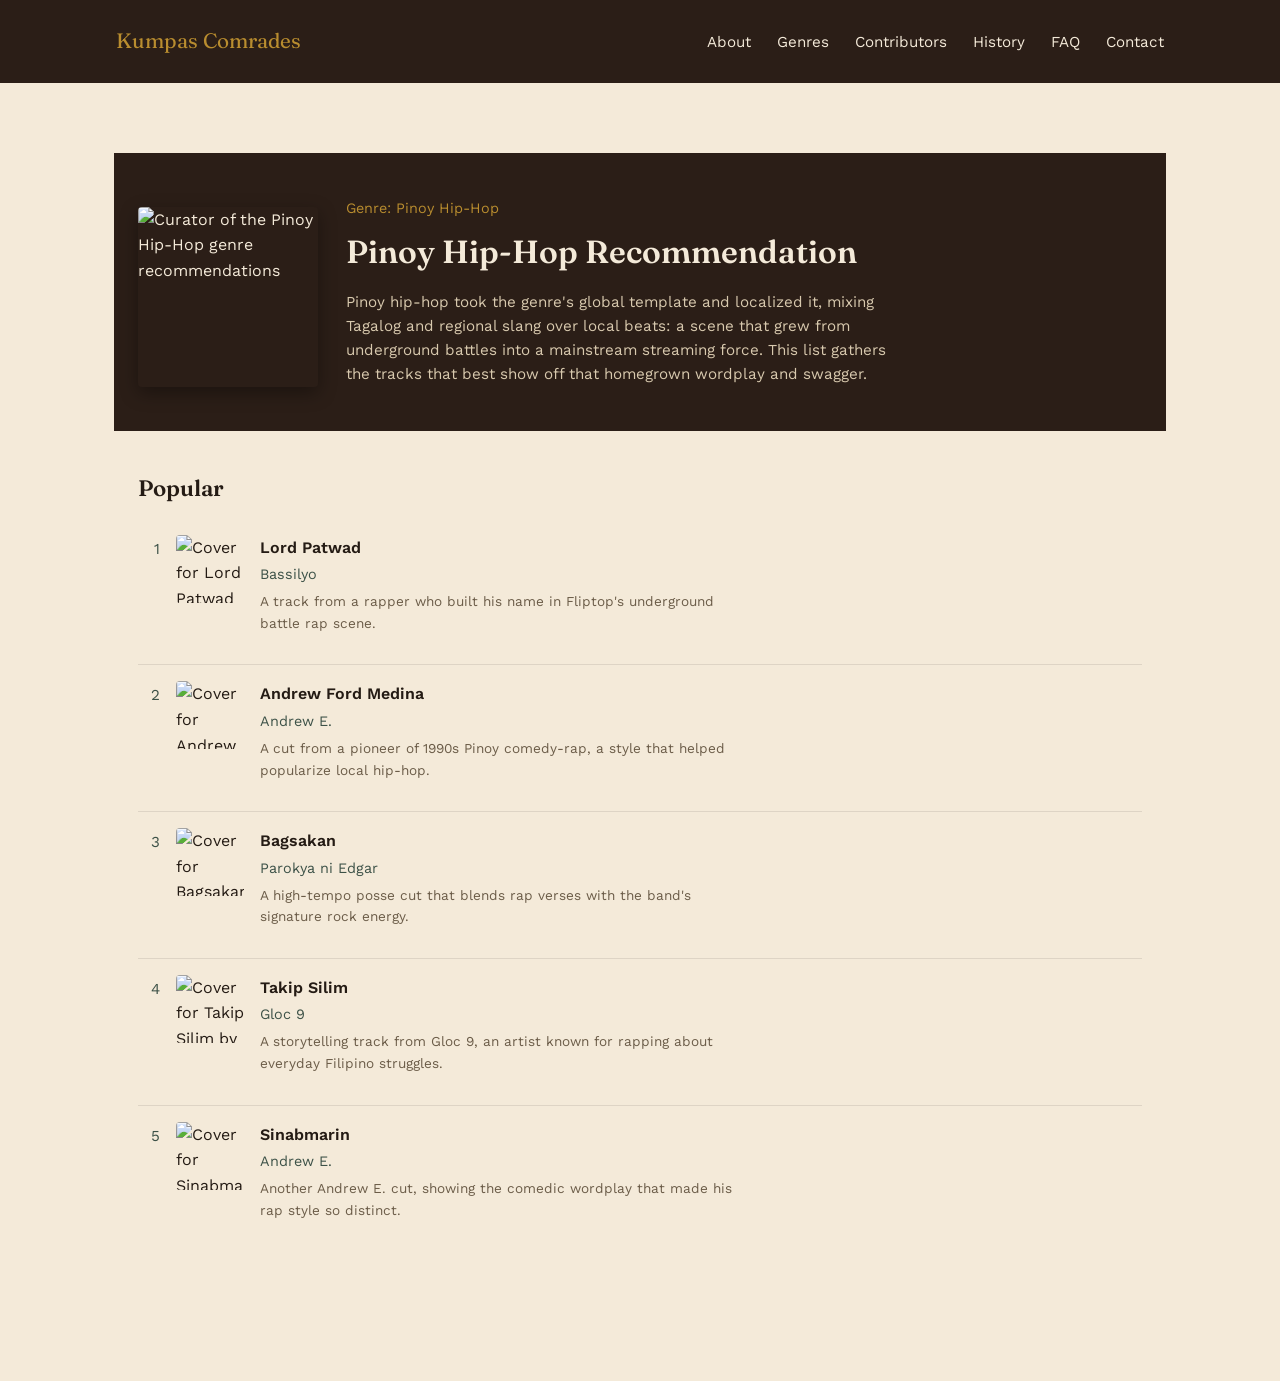
==== genre-5.html @ 81320afe "Add files via upload" ====
<!DOCTYPE html>
<html lang="en">
<head>
<meta charset="UTF-8">
<meta name="viewport" content="width=device-width, initial-scale=1.0">
<title>Pinoy Hip-Hop | Kumpas Comrades</title>
<link rel="preconnect" href="https://fonts.googleapis.com">
<link href="https://fonts.googleapis.com/css2?family=Fraunces:wght@500;600&family=Work+Sans:wght@400;500;600&display=swap" rel="stylesheet">
<link rel="stylesheet" href="styles.css">
</head>
<body>

<header class="site-header">
  <nav class="main-nav">
    <a class="brand" href="index.html">Kumpas Comrades</a>
    <ul>
      <li><a href="about.html">About</a></li>
      <li><a href="genres.html">Genres</a></li>
      <li><a href="contributors.html">Contributors</a></li>
      <li><a href="history.html">History</a></li>
      <li><a href="faq.html">FAQ</a></li>
      <li><a href="contact.html">Contact</a></li>
    </ul>
  </nav>
</header>

<main>

  <section id="phiphop">
    <div class="rec-header">
      <img class="rec-cover" src="images/phiphop-cover.png" alt="Curator of the Pinoy Hip-Hop genre recommendations">
      <div class="rec-header-text">
        <p class="eyebrow">Genre: Pinoy Hip-Hop</p>
        <h1>Pinoy Hip-Hop Recommendation</h1>
        <p class="rec-description">Pinoy hip-hop took the genre's global template and localized it, mixing Tagalog and regional slang over local beats: a scene that grew from underground battles into a mainstream streaming force. This list gathers the tracks that best show off that homegrown wordplay and swagger.</p>
      </div>
    </div>

    <h2 class="rec-subheading">Popular</h2>

    <ol class="rec-list">
      <li>
        <span class="rec-num">1</span>
        <img class="rec-thumb" src="images/phiphop-cover.png" alt="Cover for Lord Patwad by Bassilyo">
        <div class="rec-info">
          <span class="rec-title">Lord Patwad</span>
          <span class="rec-artist">Bassilyo</span>
          <p class="rec-fact">A track from a rapper who built his name in Fliptop's underground battle rap scene.</p>
        </div>
      </li>
      <li>
        <span class="rec-num">2</span>
        <img class="rec-thumb" src="images/phiphop-song-2.png" alt="Cover for Andrew Ford Medina by Andrew E.">
        <div class="rec-info">
          <span class="rec-title">Andrew Ford Medina</span>
          <span class="rec-artist">Andrew E.</span>
          <p class="rec-fact">A cut from a pioneer of 1990s Pinoy comedy-rap, a style that helped popularize local hip-hop.</p>
        </div>
      </li>
      <li>
        <span class="rec-num">3</span>
        <img class="rec-thumb" src="images/phiphop-song-3.png" alt="Cover for Bagsakan by Parokya ni Edgar">
        <div class="rec-info">
          <span class="rec-title">Bagsakan</span>
          <span class="rec-artist">Parokya ni Edgar</span>
          <p class="rec-fact">A high-tempo posse cut that blends rap verses with the band's signature rock energy.</p>
        </div>
      </li>
      <li>
        <span class="rec-num">4</span>
        <img class="rec-thumb" src="images/phiphop-song-4.png" alt="Cover for Takip Silim by Gloc 9">
        <div class="rec-info">
          <span class="rec-title">Takip Silim</span>
          <span class="rec-artist">Gloc 9</span>
          <p class="rec-fact">A storytelling track from Gloc 9, an artist known for rapping about everyday Filipino struggles.</p>
        </div>
      </li>
      <li>
        <span class="rec-num">5</span>
        <img class="rec-thumb" src="images/phiphop-song-5.png" alt="Cover for Sinabmarin by Andrew E.">
        <div class="rec-info">
          <span class="rec-title">Sinabmarin</span>
          <span class="rec-artist">Andrew E.</span>
          <p class="rec-fact">Another Andrew E. cut, showing the comedic wordplay that made his rap style so distinct.</p>
        </div>
      </li>
    </ol>
  </section>

</main>


</body>
</html>
---- styles.css ----
:root {
  --night: #2b1e17;
  --paper: #f4ead9;
  --maroon: #7a3b2e;
  --gold: #b98d2f;
  --teal: #3c5147;
  --ink: #241b14;
}

* {
  box-sizing: border-box;
}

html {
  scroll-behavior: smooth;
}

body {
  margin: 0;
  background-color: var(--paper);
  color: var(--ink);
  font-family: "Work Sans", Arial, sans-serif;
  line-height: 1.6;
}

h1, h2, h3 {
  font-family: "Fraunces", Georgia, serif;
  font-weight: 600;
  margin: 0 0 0.5em;
}

p {
  margin: 0 0 1em;
}

a {
  color: var(--maroon);
}

img {
  max-width: 100%;
  display: block;
}

header.site-header {
  background-color: var(--night);
  color: var(--paper);
}

nav.main-nav {
  display: flex;
  flex-wrap: wrap;
  align-items: center;
  justify-content: space-between;
  max-width: 1100px;
  margin: 0 auto;
  padding: 18px 24px;
}

nav.main-nav .brand {
  font-family: "Fraunces", Georgia, serif;
  font-size: 1.3rem;
  color: var(--gold);
  text-decoration: none;
  margin: 0;
}

nav.main-nav .brand a {
  color: inherit;
  text-decoration: inherit;
}

nav.main-nav ul {
  list-style: none;
  display: flex;
  flex-wrap: wrap;
  gap: 22px;
  margin: 0;
  padding: 0;
}

nav.main-nav a {
  color: var(--paper);
  text-decoration: none;
  font-size: 0.95rem;
  padding: 6px 2px;
  border-bottom: 2px solid transparent;
  transition: border-color 0.2s ease, color 0.2s ease;
}

nav.main-nav a:hover,
nav.main-nav a:focus {
  color: var(--gold);
  border-bottom: 2px solid var(--gold);
}

.hero {
  background-color: var(--night);
  color: var(--paper);
  display: flex;
  flex-wrap: wrap;
  align-items: center;
  gap: 40px;
  max-width: 1100px;
  margin: 0 auto;
  padding: 40px 24px 80px;
}

.hero-text {
  flex: 1 1 380px;
}

.hero-text h1 {
  font-size: 2.6rem;
  line-height: 1.08;
  max-width: 14ch;
}

.hero-text p {
  max-width: 46ch;
  color: var(--paper);
  font-size: 1.6rem;
  font-family: "Fraunces", serif;
  font-weight: 500;
  line-height: 1.35;
  margin-bottom: 28px;
}

.hero-image {
  flex: 1 1 300px;
}

.hero-image img {
  border-radius: 4px;
  border: 1px solid rgba(244, 234, 217, 0.18);
}

.button {
  display: inline-block;
  background-color: var(--gold);
  color: var(--night);
  text-decoration: none;
  font-weight: 600;
  padding: 12px 26px;
  border-radius: 3px;
  transition: transform 0.2s ease, background-color 0.2s ease;
}

.button:hover,
.button:focus {
  background-color: #cf9f3f;
  transform: scale(1.05);
}

main {
  max-width: 1100px;
  margin: 0 auto;
  padding: 0 24px;
}

section {
  padding: 70px 0;
  border-bottom: 1px solid rgba(32, 26, 26, 0.08);
}

section:last-of-type {
  border-bottom: none;
}

.section-intro {
  max-width: 60ch;
  margin-bottom: 36px;
}

#about .section-intro {
  margin-bottom: 0;
}

#about {
  padding-bottom: 32px;
}

.section-intro h2 {
  font-size: 2rem;
  color: var(--maroon);
}

.genre-grid {
  display: grid;
  grid-template-columns: repeat(auto-fill, minmax(240px, 1fr));
  gap: 28px;
}

#genres {
  padding: 100px 0 120px;
}

#about + #genres {
  padding-top: 40px;
}

.about-hero-bg {
  position: relative;
  background-image:
    linear-gradient(rgba(244, 234, 217, 0.88), rgba(244, 234, 217, 0.88)),
    url("images/eraserheads-bg.jpg");
  background-size: cover;
  background-position: center 30%;
  background-repeat: no-repeat;
  width: 100%;
}

.about-hero-inner {
  max-width: 1100px;
  margin: 0 auto;
  padding: 90px 24px;
}

body.about-page {
  display: flex;
  flex-direction: column;
  min-height: 100vh;
}

body.about-page .about-hero-bg {
  flex: 1;
}

#genres .section-intro h2 {
  font-size: 2.6rem;
}

#genres .section-intro p {
  font-size: 1.1rem;
}

#genres .genre-tile span {
  font-size: 1.3rem;
  padding: 20px;
}

.genre-tile {
  position: relative;
  border-radius: 4px;
  overflow: hidden;
  aspect-ratio: 4 / 3;
  text-decoration: none;
  display: flex;
  align-items: flex-end;
}

.genre-tile img {
  position: absolute;
  inset: 0;
  width: 100%;
  height: 100%;
  object-fit: cover;
}

.genre-tile:hover::after {
  background: rgba(43, 30, 23, 0.4);
}

.genre-tile span {
  position: relative;
  z-index: 2;
  color: #ffffff;
  font-family: "Fraunces", Georgia, serif;
  font-weight: 600;
  font-size: 1.1rem;
  padding: 14px;
}

.genre-tile::after {
  content: "";
  position: absolute;
  inset: 0;
  background: rgba(43, 30, 23, 0.55);
  z-index: 1;
  transition: background-color 0.2s ease;
}

.card-row {
  display: flex;
  flex-wrap: wrap;
  gap: 24px;
}

.card {
  flex: 1 1 220px;
  background-color: #ffffff;
  border: 1px solid rgba(32, 26, 26, 0.1);
  border-radius: 4px;
  overflow: hidden;
}

.card img {
  aspect-ratio: 1 / 1;
  object-fit: cover;
  width: 100%;
}

.card-body {
  padding: 18px;
}

.card-body h3 {
  font-size: 1.15rem;
  margin-bottom: 4px;
}

.card-body .meta {
  color: var(--teal);
  font-size: 0.9rem;
  margin-bottom: 10px;
}

.card-body a {
  display: inline-block;
  max-width: 100%;
  font-size: 0.9rem;
  font-weight: 600;
  overflow-wrap: anywhere;
  word-break: break-word;
}

.gallery-grid {
  display: grid;
  grid-template-columns: repeat(3, 1fr);
  gap: 12px;
}

.gallery-grid img {
  aspect-ratio: 1 / 1;
  object-fit: cover;
  border-radius: 3px;
}

.timeline {
  display: flex;
  flex-direction: column;
  gap: 28px;
}

.timeline-entry {
  display: flex;
  gap: 24px;
  align-items: baseline;
}

.timeline-entry .decade {
  flex: 0 0 140px;
  font-family: "Fraunces", Georgia, serif;
  font-size: 1.3rem;
  color: var(--maroon);
}

.timeline-entry .decade a {
  color: inherit;
  text-decoration: none;
}

.timeline-entry .decade a:hover {
  text-decoration: underline;
}

.timeline-entry .detail {
  flex: 1;
  border-left: 2px solid var(--gold);
  padding-left: 20px;
}

.timeline-entry h3 {
  font-size: 1.1rem;
  margin-bottom: 4px;
}

.quote-row {
  display: flex;
  flex-wrap: wrap;
  gap: 24px;
}

blockquote {
  flex: 1 1 260px;
  margin: 0;
  background-color: #ffffff;
  border-left: 4px solid var(--teal);
  padding: 20px 22px;
  font-style: italic;
}

blockquote footer {
  margin-top: 12px;
  font-style: normal;
  font-size: 0.9rem;
  color: var(--teal);
}

.contact-box {
  background-color: var(--maroon);
  color: var(--paper);
  padding: 50px 40px;
  border-radius: 4px;
  text-align: center;
}

.contact-box h2 {
  color: var(--paper);
}

.contact-box .button {
  margin-top: 14px;
}

footer.site-footer {
  background-color: var(--night);
  color: #d8c9ae;
  padding: 40px 24px;
}

.footer-inner {
  max-width: 1100px;
  margin: 0 auto;
  display: flex;
  flex-wrap: wrap;
  justify-content: space-between;
  gap: 20px;
}

.footer-links {
  list-style: none;
  display: flex;
  gap: 18px;
  padding: 0;
  margin: 0;
}

.footer-links a {
  color: #d8c9ae;
  text-decoration: none;
}

.footer-links a:hover {
  color: var(--gold);
}

.artist-grid {
  display: grid;
  grid-template-columns: repeat(auto-fill, minmax(220px, 1fr));
  gap: 24px;
}

.artist-card {
  min-width: 0;
  background-color: #ffffff;
  border: 1px solid rgba(32, 26, 26, 0.1);
  border-radius: 4px;
  overflow: hidden;
  text-align: center;
}

.artist-card img {
  aspect-ratio: 1 / 1;
  object-fit: cover;
  width: 100%;
}

.artist-card .card-body .meta {
  margin-bottom: 0;
}

.genre-hero {
  background-color: var(--night);
  color: var(--paper);
}

.genre-hero-inner {
  max-width: 1100px;
  margin: 0 auto;
  padding: 44px 24px 50px;
}

.genre-hero-inner .eyebrow {
  color: var(--gold);
  font-size: 0.9rem;
  margin-bottom: 6px;
}

.genre-hero-inner h1 {
  font-size: 2.2rem;
  max-width: 20ch;
}

.genre-hero-inner p {
  max-width: 55ch;
  color: #d8c9ae;
}

.genre-banner {
  border: 1px solid rgba(244, 234, 217, 0.18);
  max-width: 1100px;
  margin: -30px auto 0;
}

.track-list {
  list-style: none;
  margin: 0;
  padding: 0;
}

.track-list li {
  display: flex;
  justify-content: space-between;
  align-items: center;
  gap: 16px;
  padding: 16px 0;
  border-bottom: 1px solid rgba(36, 27, 20, 0.1);
}

.track-list li:last-child {
  border-bottom: none;
}

.track-list .track-name {
  font-weight: 600;
}

.track-list .track-artist {
  color: var(--teal);
  font-size: 0.9rem;
}

.genre-pager {
  display: flex;
  justify-content: space-between;
  flex-wrap: wrap;
  gap: 12px;
  border-top: 1px solid rgba(36, 27, 20, 0.1);
  padding-top: 28px;
}

.genre-pager a {
  text-decoration: none;
  font-weight: 600;
}

.rec-header {
  display: flex;
  flex-wrap: wrap;
  align-items: flex-end;
  gap: 28px;
  background-color: var(--night);
  color: var(--paper);
  padding: 44px 24px;
}

.rec-cover {
  width: 180px;
  height: 180px;
  object-fit: cover;
  border-radius: 4px;
  box-shadow: 0 6px 18px rgba(0, 0, 0, 0.35);
}

.rec-header-text .eyebrow {
  color: var(--gold);
  font-size: 0.9rem;
  margin-bottom: 6px;
}

.rec-header-text h1 {
  font-size: 2rem;
  margin: 0 0 12px;
}

.rec-description {
  max-width: 60ch;
  color: #d8c9ae;
  font-size: 0.95rem;
  margin: 0;
}

.rec-subheading {
  max-width: 1100px;
  margin: 40px auto 0;
  padding: 0 24px;
  font-size: 1.4rem;
}

.rec-list {
  list-style: none;
  max-width: 1100px;
  margin: 12px auto 60px;
  padding: 0 24px;
}

.rec-list li {
  display: flex;
  align-items: flex-start;
  gap: 16px;
  padding: 16px 0;
  border-bottom: 1px solid rgba(36, 27, 20, 0.1);
}

.rec-list li:last-child {
  border-bottom: none;
}

.rec-num {
  width: 22px;
  text-align: right;
  color: var(--teal);
  font-size: 0.95rem;
  padding-top: 2px;
}

.rec-thumb {
  width: 68px;
  height: 68px;
  object-fit: cover;
  border-radius: 4px;
  flex-shrink: 0;
}

.rec-info {
  display: flex;
  flex-direction: column;
  gap: 3px;
}

.rec-title {
  font-weight: 600;
}

.rec-artist {
  color: var(--teal);
  font-size: 0.9rem;
}

.rec-fact {
  color: #6b5c48;
  font-size: 0.85rem;
  max-width: 62ch;
  margin-top: 2px;
}

@media (max-width: 900px) {
  .hero-text h1 {
    font-size: 2.2rem;
  }

  section {
    padding: 50px 0;
  }
}

@media (max-width: 640px) {
  nav.main-nav {
    flex-direction: column;
    align-items: flex-start;
    gap: 14px;
    padding: 16px 20px;
  }

  nav.main-nav ul {
    gap: 14px 18px;
  }

  .hero {
    padding: 30px 20px 50px;
  }

  .hero-text h1 {
    font-size: 1.9rem;
  }

  main {
    padding: 0 20px;
  }

  section {
    padding: 40px 0;
  }

  .section-intro h2 {
    font-size: 1.6rem;
  }

  .genre-hero-inner h1 {
    font-size: 1.7rem;
  }

  .rec-header {
    padding: 30px 20px;
  }

  .rec-cover {
    width: 120px;
    height: 120px;
  }

  .rec-list {
    padding: 0 20px;
  }

  .rec-toolbar,
  .rec-subheading {
    padding: 0 20px;
  }

  .gallery-grid {
    grid-template-columns: repeat(2, 1fr);
  }

  .timeline-entry {
    flex-direction: column;
    gap: 6px;
  }

  .timeline-entry .decade {
    flex: none;
  }

  .contact-box {
    padding: 36px 22px;
  }

  .footer-inner {
    flex-direction: column;
    align-items: flex-start;
  }
}

.contributor-group-photos {
  display: flex;
  flex-direction: column;
  gap: 20px;
  margin-bottom: 40px;
}

.contributor-group-photos img {
  width: 100%;
  max-height: 460px;
  object-fit: cover;
  object-position: center top;
  border-radius: 6px;
}

.contributor-group-photos img:nth-of-type(2) {
  object-position: center bottom;
}

.faq-list {
  max-width: 760px;
  margin: 24px auto 0;
  padding: 0 24px;
}

.faq-item {
  border-bottom: 1px solid rgba(36, 27, 20, 0.15);
  padding: 18px 0;
}

.faq-item summary {
  cursor: pointer;
  font-family: "Fraunces", Georgia, serif;
  font-weight: 600;
  font-size: 1.05rem;
  list-style: none;
}

.faq-item summary::-webkit-details-marker {
  display: none;
}

.faq-item summary::before {
  content: "+";
  display: inline-block;
  width: 1.2em;
  color: var(--gold);
  font-weight: 700;
}

.faq-item[open] summary::before {
  content: "–";
}

.faq-item p {
  margin: 12px 0 0 1.2em;
  color: #4a3d2f;
}

@media (max-width: 380px) {
  .hero-text h1 {
    font-size: 1.6rem;
  }

  .gallery-grid {
    grid-template-columns: 1fr 1fr;
    gap: 8px;
  }
}
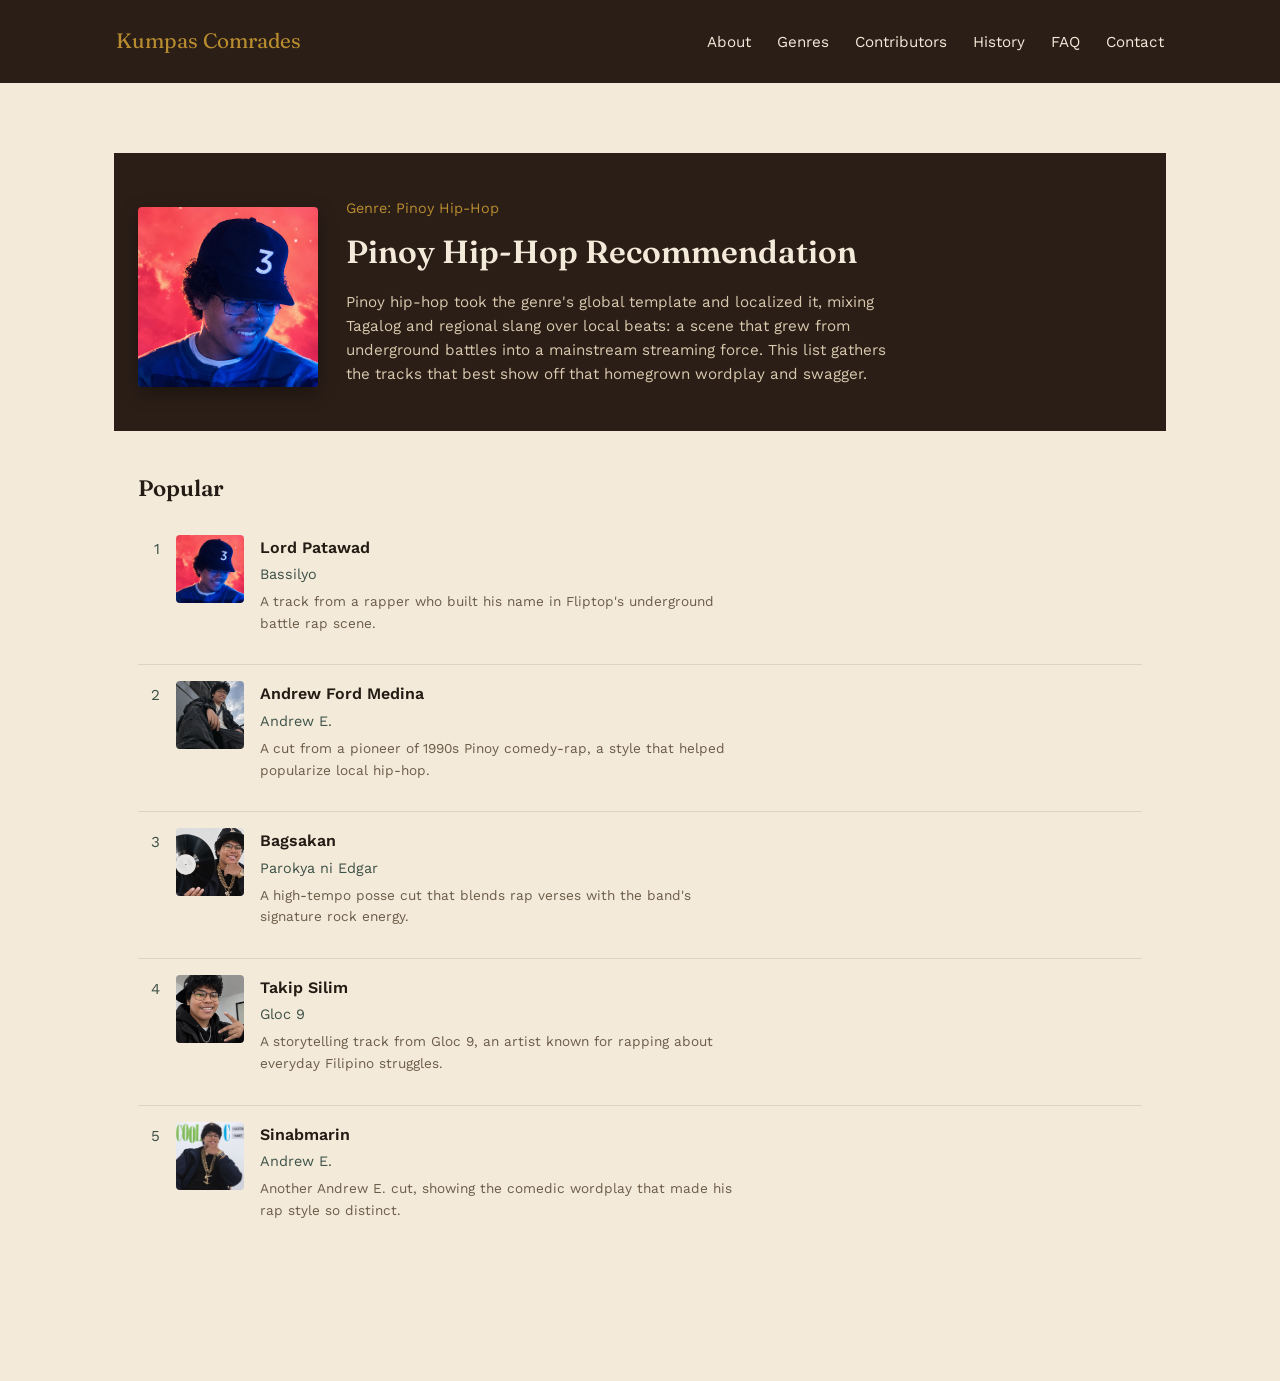
==== commit 2e2c220e: "Update genre-5.html" ====
--- a/genre-5.html
+++ b/genre-5.html
@@ -41,9 +41,9 @@
     <ol class="rec-list">
       <li>
         <span class="rec-num">1</span>
-        <img class="rec-thumb" src="images/phiphop-cover.png" alt="Cover for Lord Patwad by Bassilyo">
+        <img class="rec-thumb" src="images/phiphop-cover.png" alt="Cover for Lord Patawad by Bassilyo">
         <div class="rec-info">
-          <span class="rec-title">Lord Patwad</span>
+          <span class="rec-title">Lord Patawad</span>
           <span class="rec-artist">Bassilyo</span>
           <p class="rec-fact">A track from a rapper who built his name in Fliptop's underground battle rap scene.</p>
         </div>
